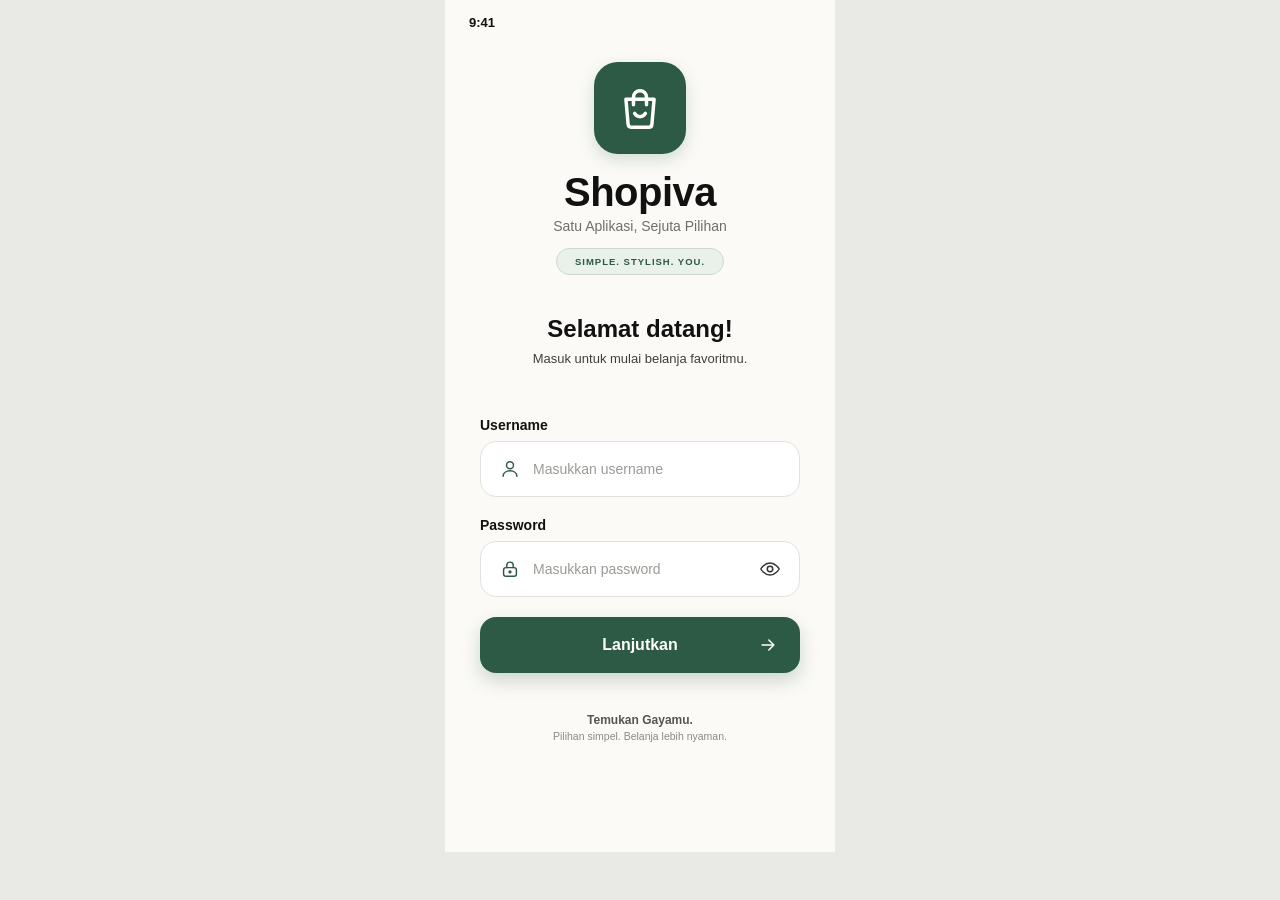
==== index.html @ dd56ff01 "Add files via upload" ====
<!DOCTYPE html>
<html lang="id">
<head>
  <meta charset="UTF-8">
  <meta name="viewport" content="width=device-width, initial-scale=1.0">
  <title>Shopiva - Login</title>
  <link rel="stylesheet" href="style.css">
</head>
<body>
  <div class="phone">

    <div class="status-bar">
      <span class="time">9:41</span>
    </div>

    <header class="brand">
      <div class="logo">
        <svg width="52" height="52" viewBox="0 0 24 24" fill="none" stroke="#fff" stroke-width="1.6" stroke-linecap="round" stroke-linejoin="round">
          <path d="M5.5 8h13l-1 11.5a1.5 1.5 0 0 1-1.5 1.4H8a1.5 1.5 0 0 1-1.5-1.4L5.500 8z"/>
          <path d="M9 10.5V7a3 3 0 0 1 6 0v3.5"/>
          <path d="M9.500 14.500c.6 1 1.5 1.500 2.500 1.500s1.900-.5 2.500-1.500"/>
        </svg>
      </div>
      <h1>Shopiva</h1>
      <p class="tagline">Satu Aplikasi, Sejuta Pilihan</p>
      <span class="pill">SIMPLE. STYLISH. YOU.</span>
    </header>

    <section class="welcome">
      <h2>Selamat datang!</h2>
      <p>Masuk untuk mulai belanja favoritmu.</p>
    </section>

    <form class="form" onsubmit="return false;">
      <label for="username">Username</label>
      <div class="input">
        <svg class="icon-left" width="22" height="22" viewBox="0 0 24 24" fill="none" stroke="#2d5a45" stroke-width="1.6" stroke-linecap="round" stroke-linejoin="round">
          <circle cx="12" cy="8" r="3.800"/>
          <path d="M4.500 20c0-3.700 3.400-6 7.500-6s7.500 2.300 7.500 6"/>
        </svg>
        <input type="text" id="username" placeholder="Masukkan username" autocomplete="username">
      </div>

      <label for="password">Password</label>
      <div class="input">
        <svg class="icon-left" width="22" height="22" viewBox="0 0 24 24" fill="none" stroke="#2d5a45" stroke-width="1.6" stroke-linecap="round" stroke-linejoin="round">
          <rect x="5" y="10.500" width="14" height="9.500" rx="2.500"/>
          <path d="M8.500 10.500V8a3.500 3.500 0 0 1 7 0v2.500"/>
          <circle cx="12" cy="15.200" r="1" fill="#2d5a45"/>
        </svg>
        <input type="password" id="password" placeholder="Masukkan password" autocomplete="current-password">
        <svg class="icon-right" id="toggle" width="22" height="22" viewBox="0 0 24 24" fill="none" stroke="#333" stroke-width="1.6" stroke-linecap="round" stroke-linejoin="round">
          <path d="M2 12s3.600-6.500 10-6.500S22 12 22 12s-3.600 6.500-10 6.500S2 12 2 12z"/>
          <circle cx="12" cy="12" r="3"/>
        </svg>
      </div>

      <button type="submit" class="btn">
        <span>Lanjutkan</span>
        <svg width="20" height="20" viewBox="0 0 24 24" fill="none" stroke="#fff" stroke-width="1.800" stroke-linecap="round" stroke-linejoin="round">
          <path d="M5 12h14M13 6l6 6-6 6"/>
        </svg>
      </button>
    </form>

    <footer class="footer">
      <strong>Temukan Gayamu.</strong>
      <span>Pilihan simpel. Belanja lebih nyaman.</span>
    </footer>

  </div>

  <script>
   
    const pass = document.getElementById('password');
    document.getElementById('toggle').addEventListener('click', () => {
      pass.type = pass.type === 'password' ? 'text' : 'password';
    });
  </script>
</body>
</html>
---- style.css ----
* {
  margin: 0;
  padding: 0;
  box-sizing: border-box;
}

:root {
  --green: #2d5a45;
  --green-soft: #eaf0ea;
  --green-line: #cdd9d0;
  --bg: #fbfaf6;
  --text: #1c1c1c;
  --muted: #8a8a85;
  --border: #dfe2dd;
}

body {
  font-family: "Poppins", "Inter", "Segoe UI", Arial, sans-serif;
  background: #e9e9e6;
  display: flex;
  justify-content: center;
  color: var(--text);
}

.phone {
  position: relative;
  width: 100%;
  max-width: 390px;
  min-height: 852px;
  background: var(--bg);
  padding: 0 35px;
  text-align: center;
}

.status-bar {
  height: 44px;
  display: flex;
  align-items: center;
  margin: 0 -35px;
  padding: 0 24px;
}
.time {
  font-size: 13px;
  font-weight: 600;
  color: #111;
}

.brand {
  margin-top: 18px;
  display: flex;
  flex-direction: column;
  align-items: center;
}
.logo {
  width: 92px;
  height: 92px;
  background: var(--green);
  border-radius: 24px;
  display: flex;
  align-items: center;
  justify-content: center;
  box-shadow: 0 6px 16px rgba(45, 90, 69, 0.18);
}
.logo svg {
  width: 52px;
  height: 52px;
}
.brand h1 {
  margin-top: 14px;
  font-size: 40px;
  line-height: 48px;
  font-weight: 700;
  letter-spacing: -0.5px;
  color: #111;
}
.tagline {
  margin-top: 2px;
  font-size: 14px;
  color: #6f6f6a;
}
.pill {
  margin-top: 14px;
  display: inline-block;
  padding: 7px 18px;
  background: var(--green-soft);
  border: 1px solid var(--green-line);
  border-radius: 999px;
  font-size: 9.5px;
  font-weight: 600;
  letter-spacing: 1px;
  color: var(--green);
}

.welcome {
  position: relative;
  margin-top: 18px;
  height: 96px;
  padding-top: 20px;
}
.welcome h2 {
  font-size: 24px;
  line-height: 32px;
  font-weight: 700;
  color: #111;
}
.welcome p {
  margin-top: 6px;
  font-size: 13px;
  color: #3f3f3b;
}

.form {
  margin-top: 28px;
  text-align: left;
}
.form label {
  display: block;
  font-size: 14px;
  font-weight: 600;
  color: #111;
  margin-bottom: 8px;
}
.input {
  position: relative;
  height: 56px;
  background: #fff;
  border: 1px solid var(--border);
  border-radius: 16px;
  margin-bottom: 20px;
  display: flex;
  align-items: center;
}
.input input {
  width: 100%;
  height: 100%;
  border: none;
  outline: none;
  background: transparent;
  padding: 0 48px 0 52px;
  font-family: inherit;
  font-size: 14px;
  color: #111;
}
.input input::placeholder {
  color: #9a9a95;
}
.input:focus-within {
  border-color: var(--green);
}
.icon-left {
  position: absolute;
  left: 18px;
  width: 22px;
  height: 22px;
}
.icon-right {
  position: absolute;
  right: 18px;
  width: 22px;
  height: 22px;
  cursor: pointer;
}

.btn {
  position: relative;
  width: 100%;
  height: 56px;
  margin-top: 4px;
  border: none;
  border-radius: 16px;
  background: var(--green);
  color: #fff;
  font-family: inherit;
  font-size: 16px;
  font-weight: 600;
  cursor: pointer;
  display: flex;
  align-items: center;
  justify-content: center;
  box-shadow: 0 8px 18px rgba(45, 90, 69, 0.22);
}
.btn svg {
  position: absolute;
  right: 22px;
  width: 20px;
  height: 20px;
}
.btn:active {
  transform: scale(0.98);
}

.footer {
  margin-top: 40px;
  display: flex;
  flex-direction: column;
  gap: 3px;
}
.footer strong {
  font-size: 12px;
  font-weight: 600;
  color: #55554f;
}
.footer span {
  font-size: 10.5px;
  color: var(--muted);
}

.home-indicator {
  position: absolute;
  bottom: 10px;
  left: 0;
  right: 0;
  font-size: 8px;
  color: #bdbdb8;
}
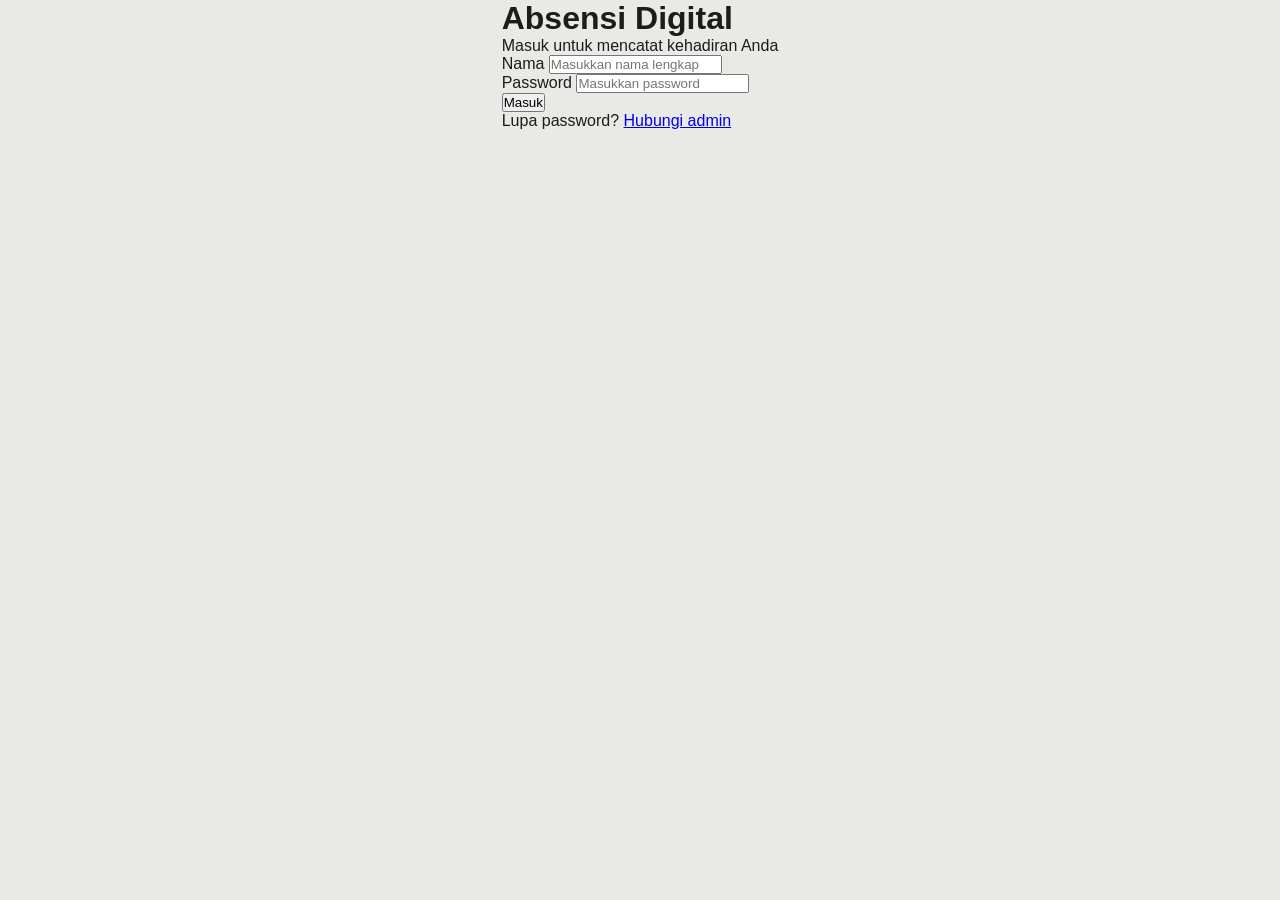
==== commit 14275a72: "memperbarui code" ====
--- a/index.html
+++ b/index.html
@@ -2,80 +2,34 @@
 <html lang="id">
 <head>
   <meta charset="UTF-8">
-  <meta name="viewport" content="width=device-width, initial-scale=1.0">
-  <title>Shopiva - Login</title>
+  <meta name="viewport" content="width=device-width, initial-scale=1">
+  <title>Masuk – Absensi Digital</title>
   <link rel="stylesheet" href="style.css">
 </head>
 <body>
-  <div class="phone">
 
-    <div class="status-bar">
-      <span class="time">9:41</span>
+  <main class="kartu">
+    <div class="kepala">
+      <h1>Absensi Digital</h1>
+      <p>Masuk untuk mencatat kehadiran Anda</p>
     </div>
 
-    <header class="brand">
-      <div class="logo">
-        <svg width="52" height="52" viewBox="0 0 24 24" fill="none" stroke="#fff" stroke-width="1.6" stroke-linecap="round" stroke-linejoin="round">
-          <path d="M5.5 8h13l-1 11.5a1.5 1.5 0 0 1-1.5 1.4H8a1.5 1.5 0 0 1-1.5-1.4L5.500 8z"/>
-          <path d="M9 10.5V7a3 3 0 0 1 6 0v3.5"/>
-          <path d="M9.500 14.500c.6 1 1.5 1.500 2.500 1.500s1.900-.5 2.500-1.500"/>
-        </svg>
-      </div>
-      <h1>Shopiva</h1>
-      <p class="tagline">Satu Aplikasi, Sejuta Pilihan</p>
-      <span class="pill">SIMPLE. STYLISH. YOU.</span>
-    </header>
-
-    <section class="welcome">
-      <h2>Selamat datang!</h2>
-      <p>Masuk untuk mulai belanja favoritmu.</p>
-    </section>
-
-    <form class="form" onsubmit="return false;">
-      <label for="username">Username</label>
-      <div class="input">
-        <svg class="icon-left" width="22" height="22" viewBox="0 0 24 24" fill="none" stroke="#2d5a45" stroke-width="1.6" stroke-linecap="round" stroke-linejoin="round">
-          <circle cx="12" cy="8" r="3.800"/>
-          <path d="M4.500 20c0-3.700 3.400-6 7.500-6s7.500 2.300 7.500 6"/>
-        </svg>
-        <input type="text" id="username" placeholder="Masukkan username" autocomplete="username">
+    <form action="#" method="post">
+      <div class="kolom">
+        <label for="nama">Nama</label>
+        <input type="text" id="nama" name="nama" placeholder="Masukkan nama lengkap" autocomplete="username" required>
       </div>
 
-      <label for="password">Password</label>
-      <div class="input">
-        <svg class="icon-left" width="22" height="22" viewBox="0 0 24 24" fill="none" stroke="#2d5a45" stroke-width="1.6" stroke-linecap="round" stroke-linejoin="round">
-          <rect x="5" y="10.500" width="14" height="9.500" rx="2.500"/>
-          <path d="M8.500 10.500V8a3.500 3.500 0 0 1 7 0v2.500"/>
-          <circle cx="12" cy="15.200" r="1" fill="#2d5a45"/>
-        </svg>
-        <input type="password" id="password" placeholder="Masukkan password" autocomplete="current-password">
-        <svg class="icon-right" id="toggle" width="22" height="22" viewBox="0 0 24 24" fill="none" stroke="#333" stroke-width="1.6" stroke-linecap="round" stroke-linejoin="round">
-          <path d="M2 12s3.600-6.500 10-6.500S22 12 22 12s-3.600 6.500-10 6.500S2 12 2 12z"/>
-          <circle cx="12" cy="12" r="3"/>
-        </svg>
+      <div class="kolom">
+        <label for="password">Password</label>
+        <input type="password" id="password" name="password" placeholder="Masukkan password" autocomplete="current-password" required>
       </div>
 
-      <button type="submit" class="btn">
-        <span>Lanjutkan</span>
-        <svg width="20" height="20" viewBox="0 0 24 24" fill="none" stroke="#fff" stroke-width="1.800" stroke-linecap="round" stroke-linejoin="round">
-          <path d="M5 12h14M13 6l6 6-6 6"/>
-        </svg>
-      </button>
+      <button type="submit">Masuk</button>
+
+      <p class="bantuan">Lupa password? <a href="#">Hubungi admin</a></p>
     </form>
+  </main>
 
-    <footer class="footer">
-      <strong>Temukan Gayamu.</strong>
-      <span>Pilihan simpel. Belanja lebih nyaman.</span>
-    </footer>
-
-  </div>
-
-  <script>
-   
-    const pass = document.getElementById('password');
-    document.getElementById('toggle').addEventListener('click', () => {
-      pass.type = pass.type === 'password' ? 'text' : 'password';
-    });
-  </script>
 </body>
-</html>+</html>
